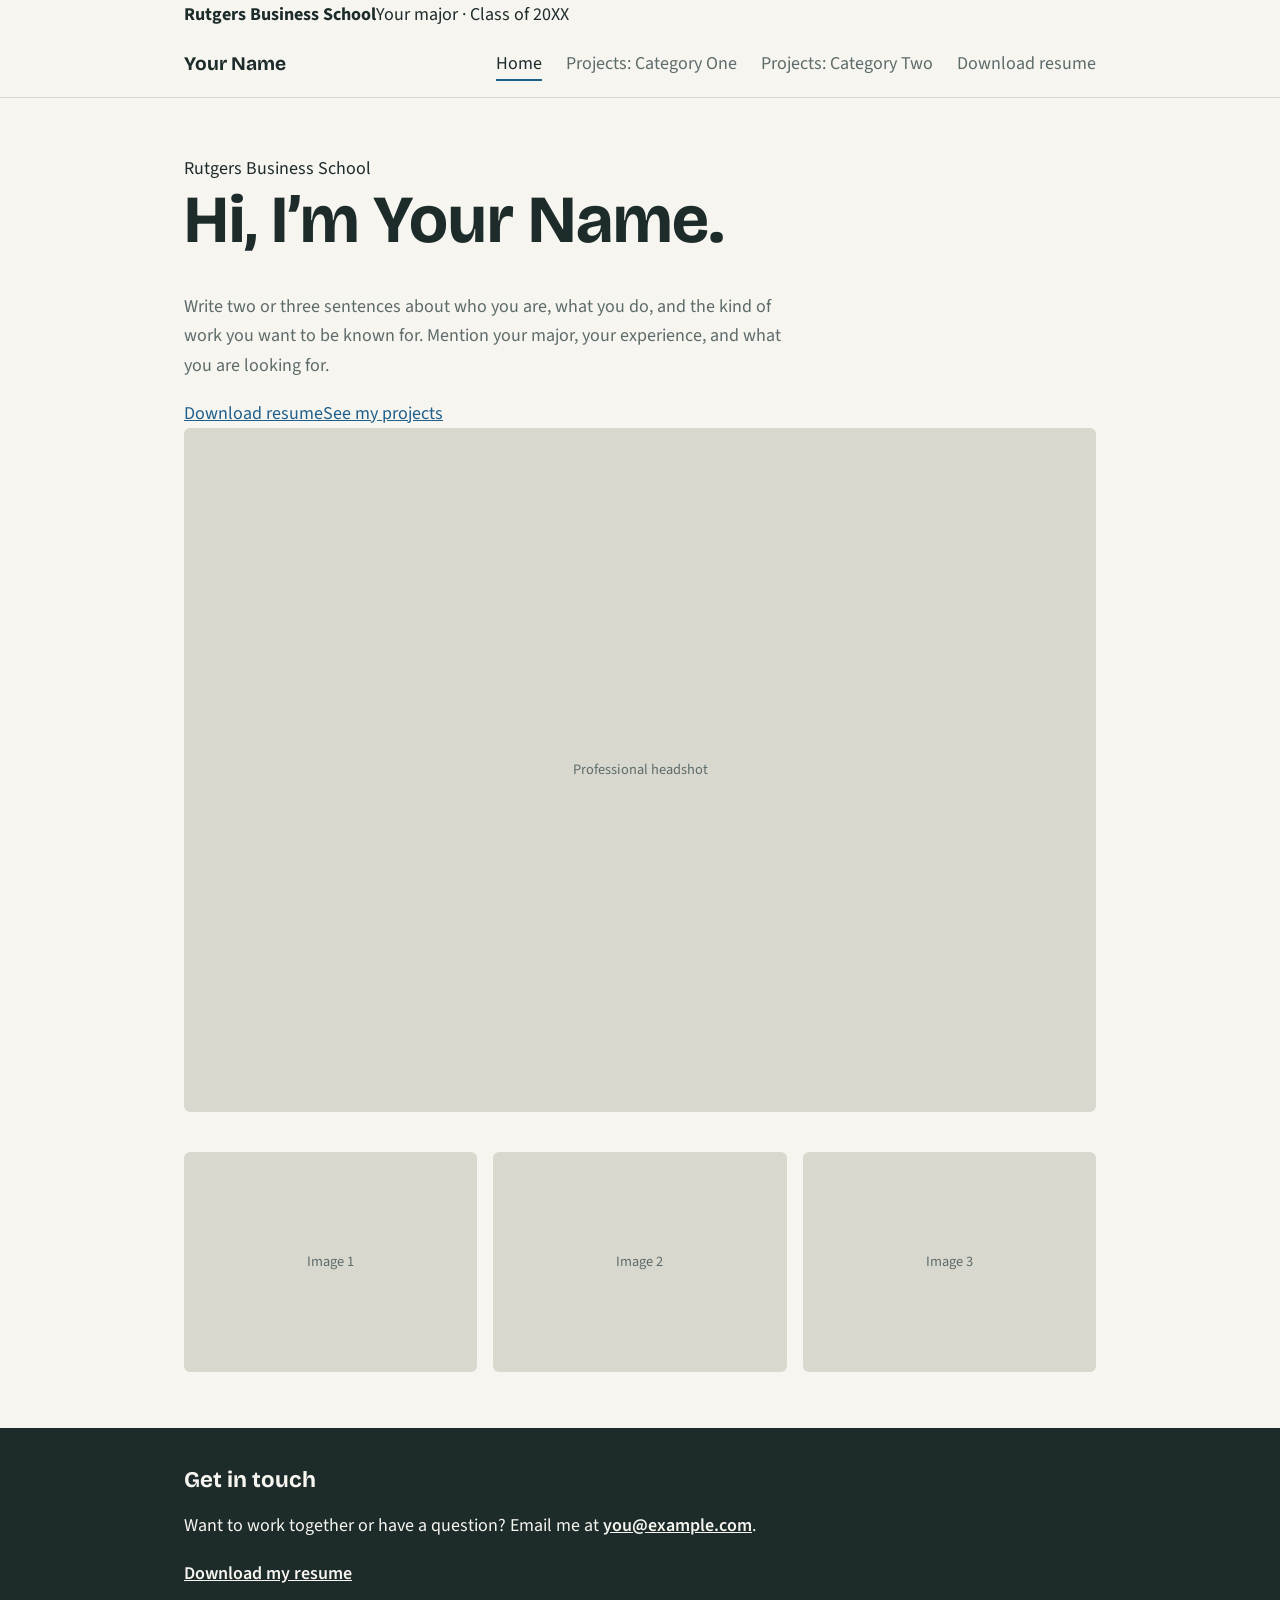
==== index.html @ 685420f3 "Add files via upload" ====
<!DOCTYPE html>
<html lang="en">
<head>
<meta charset="utf-8">
<meta name="viewport" content="width=device-width, initial-scale=1">
<title>Home | Your Name</title>
<link rel="preconnect" href="https://fonts.googleapis.com">
<link href="https://fonts.googleapis.com/css2?family=Bricolage+Grotesque:wght@600;700&family=Source+Sans+3:wght@400;600&display=swap" rel="stylesheet">
<link rel="stylesheet" href="style.css">
</head>
<body class="home">
<div class="topbar"><div class="wrap"><strong>Rutgers Business School</strong><span>Your major &middot; Class of 20XX</span></div></div>
<header><div class="wrap">
  <a class="logo" href="index.html">Your Name</a>
  <nav>
    <a href="index.html" aria-current="page">Home</a>
    <a href="projects-1.html">Projects: Category One</a>
    <a href="projects-2.html">Projects: Category Two</a>
    <a class="btn" href="resume.pdf" download>Download resume</a>
  </nav>
</div></header>
<main>
<section class="hero"><div class="wrap hero-grid">
  <div class="intro">
    <!-- Replace this section with your own introduction -->
    <span class="badge">Rutgers Business School</span>
    <h1>Hi, I&rsquo;m Your Name.</h1>
    <p>Write two or three sentences about who you are, what you do, and the kind of work you want to be known for. Mention your major, your experience, and what you are looking for.</p>
    <div class="actions"><a class="btn" href="resume.pdf" download>Download resume</a><a href="projects-1.html">See my projects</a></div>
  </div>
  <div class="headshot">
    <!-- Replace the placeholder below with: <img src="images/headshot.jpg" alt="Your Name"> (a square or 4:5 portrait works best) -->
    <div class="ph">Professional headshot</div>
  </div>
</div></section>
<div class="wrap">
  <section class="gallery" aria-label="Images">
    <!-- Replace each placeholder with: <img src="images/photo1.jpg" alt="Describe the image"> -->
    <div class="ph">Image 1</div>
    <div class="ph">Image 2</div>
    <div class="ph">Image 3</div>
  </section>
</div>
</main>
<footer><div class="wrap">
  <h2>Get in touch</h2>
  <!-- Replace both instances of the email below with yours -->
  <p>Want to work together or have a question? Email me at <a href="mailto:you@example.com">you@example.com</a>.</p>
  <a class="btn" href="resume.pdf" download>Download my resume</a>
</div></footer>
</body>
</html>
---- style.css ----
:root{--bg:#f6f5f0;--ink:#1d2b2a;--muted:#5d6b69;--accent:#1f5f8b;--line:#d9d8cf;--card:#fff}
@media (prefers-color-scheme:dark){:root{--bg:#141b1b;--ink:#eceee9;--muted:#9aa8a6;--accent:#6fb4e0;--line:#2b3837;--card:#1b2423}}
*{box-sizing:border-box}
body{margin:0;background:var(--bg);color:var(--ink);font:18px/1.65 "Source Sans 3",Georgia,sans-serif;display:flex;flex-direction:column;min-height:100vh}
h1,h2,h3{font-family:"Bricolage Grotesque","Helvetica Neue",sans-serif;line-height:1.1;margin:0 0 .5em}
h1{font-size:clamp(2.4rem,6vw,4.2rem)}h2{font-size:1.8rem}h3{font-size:1.3rem}
a{color:var(--accent)}a:focus-visible{outline:3px solid var(--accent);outline-offset:3px}
.wrap{max-width:960px;margin:0 auto;padding:0 24px;width:100%}
header{border-bottom:1px solid var(--line)}
header .wrap{display:flex;justify-content:space-between;align-items:center;flex-wrap:wrap;gap:12px;padding-top:18px;padding-bottom:18px}
.logo{font-family:"Bricolage Grotesque",sans-serif;font-weight:700;font-size:1.2rem;text-decoration:none;color:var(--ink)}
nav a{margin-left:20px;text-decoration:none;color:var(--muted);padding-bottom:3px}
nav a:hover,nav a[aria-current]{color:var(--ink);border-bottom:2px solid var(--accent)}
main{flex:1;padding:56px 0}
.intro{max-width:620px}
.intro p{color:var(--muted)}
.gallery{display:grid;grid-template-columns:repeat(auto-fit,minmax(240px,1fr));gap:16px;margin-top:40px}
.ph{aspect-ratio:4/3;background:var(--line);border-radius:6px;display:grid;place-items:center;color:var(--muted);font-size:.9rem;overflow:hidden}
.ph img{width:100%;height:100%;object-fit:cover}
.project{display:grid;grid-template-columns:1fr 1.2fr;gap:28px;padding:32px 0;border-top:1px solid var(--line)}
.project p{margin:.3em 0 .8em;color:var(--muted)}
.tags{font-size:.9rem;color:var(--muted)}
@media(max-width:680px){.project{grid-template-columns:1fr}nav a{margin:0 16px 0 0}}
footer{background:var(--ink);color:var(--bg);padding:40px 0}
footer h2{font-size:1.4rem}footer a{color:inherit;font-weight:600}
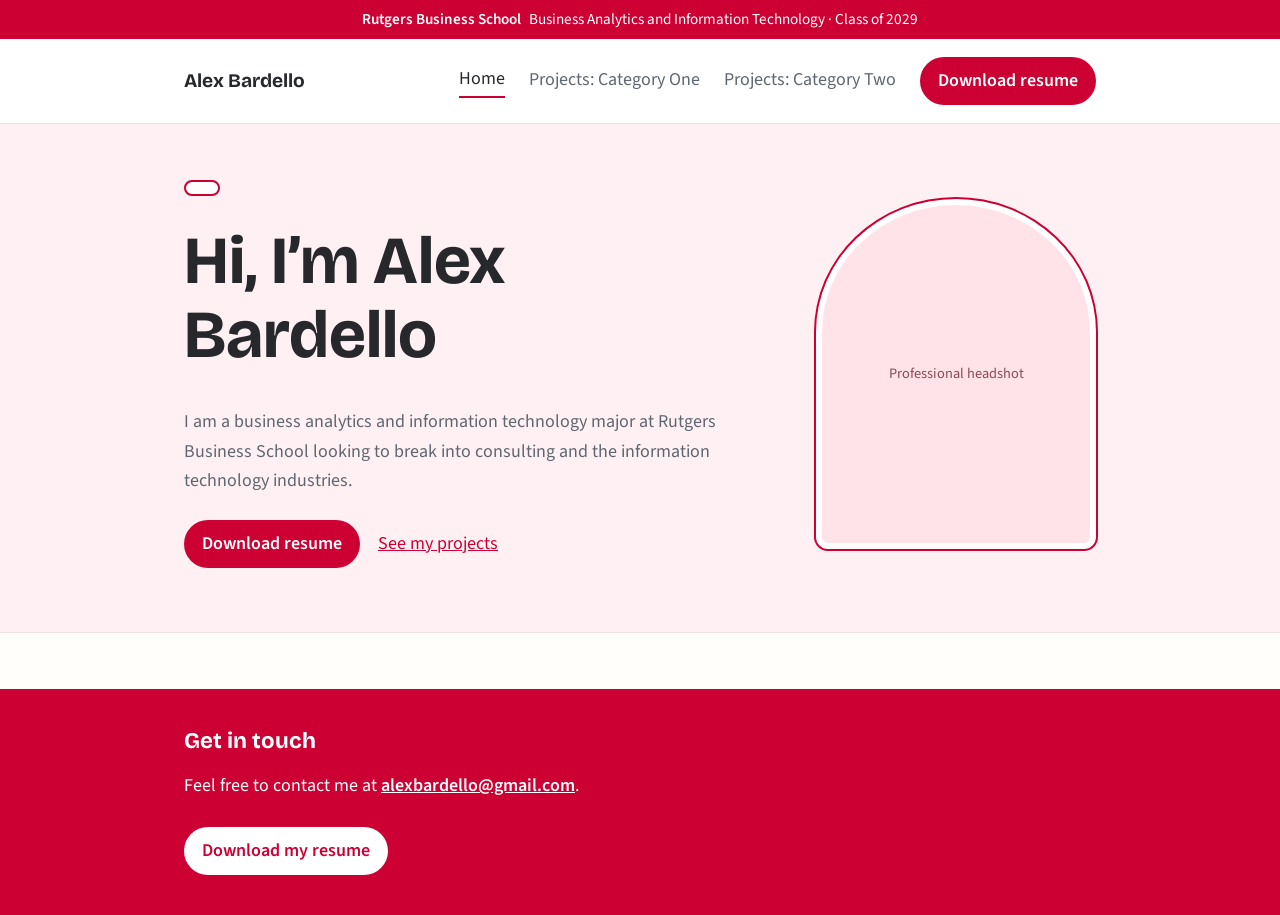
==== commit d2aed0be: "index.html" ====
--- a/index.html
+++ b/index.html
@@ -9,9 +9,9 @@
 <link rel="stylesheet" href="style.css">
 </head>
 <body class="home">
-<div class="topbar"><div class="wrap"><strong>Rutgers Business School</strong><span>Your major &middot; Class of 20XX</span></div></div>
+<div class="topbar"><div class="wrap"><strong>Rutgers Business School </strong><span>Business Analytics and Information Technology &middot; Class of 2029</span></div></div>
 <header><div class="wrap">
-  <a class="logo" href="index.html">Your Name</a>
+  <a class="logo" href="index.html">Alex Bardello</a>
   <nav>
     <a href="index.html" aria-current="page">Home</a>
     <a href="projects-1.html">Projects: Category One</a>
@@ -23,9 +23,9 @@
 <section class="hero"><div class="wrap hero-grid">
   <div class="intro">
     <!-- Replace this section with your own introduction -->
-    <span class="badge">Rutgers Business School</span>
-    <h1>Hi, I&rsquo;m Your Name.</h1>
-    <p>Write two or three sentences about who you are, what you do, and the kind of work you want to be known for. Mention your major, your experience, and what you are looking for.</p>
+    <span class="badge"></span>
+    <h1>Hi, I&rsquo;m Alex Bardello</h1>
+    <p>I am a business analytics and information technology major at Rutgers Business School looking to break into consulting and the information technology industries.</p>
     <div class="actions"><a class="btn" href="resume.pdf" download>Download resume</a><a href="projects-1.html">See my projects</a></div>
   </div>
   <div class="headshot">
@@ -34,18 +34,12 @@
   </div>
 </div></section>
 <div class="wrap">
-  <section class="gallery" aria-label="Images">
-    <!-- Replace each placeholder with: <img src="images/photo1.jpg" alt="Describe the image"> -->
-    <div class="ph">Image 1</div>
-    <div class="ph">Image 2</div>
-    <div class="ph">Image 3</div>
-  </section>
 </div>
 </main>
 <footer><div class="wrap">
   <h2>Get in touch</h2>
   <!-- Replace both instances of the email below with yours -->
-  <p>Want to work together or have a question? Email me at <a href="mailto:you@example.com">you@example.com</a>.</p>
+  <p>Feel free to contact me at <a href="mailto:alexbardello@gmail.com">alexbardello@gmail.com</a>.</p>
   <a class="btn" href="resume.pdf" download>Download my resume</a>
 </div></footer>
 </body>
--- a/style.css
+++ b/style.css
@@ -1,5 +1,4 @@
-:root{--bg:#f6f5f0;--ink:#1d2b2a;--muted:#5d6b69;--accent:#1f5f8b;--line:#d9d8cf;--card:#fff}
-@media (prefers-color-scheme:dark){:root{--bg:#141b1b;--ink:#eceee9;--muted:#9aa8a6;--accent:#6fb4e0;--line:#2b3837;--card:#1b2423}}
+:root{--bg:#fffefb;--ink:#26282b;--muted:#5f6670;--accent:#cc0033;--line:#f0dfe2;--card:#fff;--tint:#fff1f3}
 *{box-sizing:border-box}
 body{margin:0;background:var(--bg);color:var(--ink);font:18px/1.65 "Source Sans 3",Georgia,sans-serif;display:flex;flex-direction:column;min-height:100vh}
 h1,h2,h3{font-family:"Bricolage Grotesque","Helvetica Neue",sans-serif;line-height:1.1;margin:0 0 .5em}
@@ -23,3 +22,27 @@
 @media(max-width:680px){.project{grid-template-columns:1fr}nav a{margin:0 16px 0 0}}
 footer{background:var(--ink);color:var(--bg);padding:40px 0}
 footer h2{font-size:1.4rem}footer a{color:inherit;font-weight:600}
+
+.topbar{background:var(--accent);color:#fff;font-size:.95rem;padding:7px 0}
+.topbar .wrap{display:flex;gap:8px;flex-wrap:wrap;justify-content:center;text-align:center}
+.topbar strong{font-weight:600}
+header{background:#fff}
+.btn{display:inline-block;background:var(--accent);color:#fff!important;text-decoration:none;font-weight:600;padding:9px 18px;border-radius:999px;border:0!important}
+.btn:hover{background:#a8002a}
+nav{display:flex;align-items:center;flex-wrap:wrap;gap:4px}
+nav a.btn{margin-left:20px;padding-bottom:9px}
+.hero{background:var(--tint);padding:56px 0 64px;border-bottom:1px solid var(--line)}
+.badge{display:inline-block;background:#fff;color:var(--accent);border:2px solid var(--accent);font-weight:600;padding:6px 16px;border-radius:999px;margin-bottom:20px}
+.hero .actions{display:flex;gap:18px;align-items:center;flex-wrap:wrap;margin-top:24px}
+.ph{background:#ffe3e8;color:#8a4a56}
+.home main{padding-top:0}
+.home .gallery{margin-top:48px}
+footer{background:var(--accent);color:#fff}
+footer a{color:#fff}
+footer .btn{background:#fff;color:var(--accent)!important;margin-top:8px}
+footer .btn:hover{background:var(--tint)}
+@media(max-width:680px){nav a.btn{margin-left:0}}
+.hero-grid{display:grid;grid-template-columns:1fr 280px;gap:48px;align-items:center}
+.hero .intro{max-width:620px}
+.headshot .ph{aspect-ratio:4/5;border-radius:50% 50% 12px 12px / 38% 38% 12px 12px;border:6px solid #fff;box-shadow:0 0 0 2px var(--accent)}
+@media(max-width:760px){.hero-grid{grid-template-columns:1fr}.headshot{max-width:240px;order:-1}}
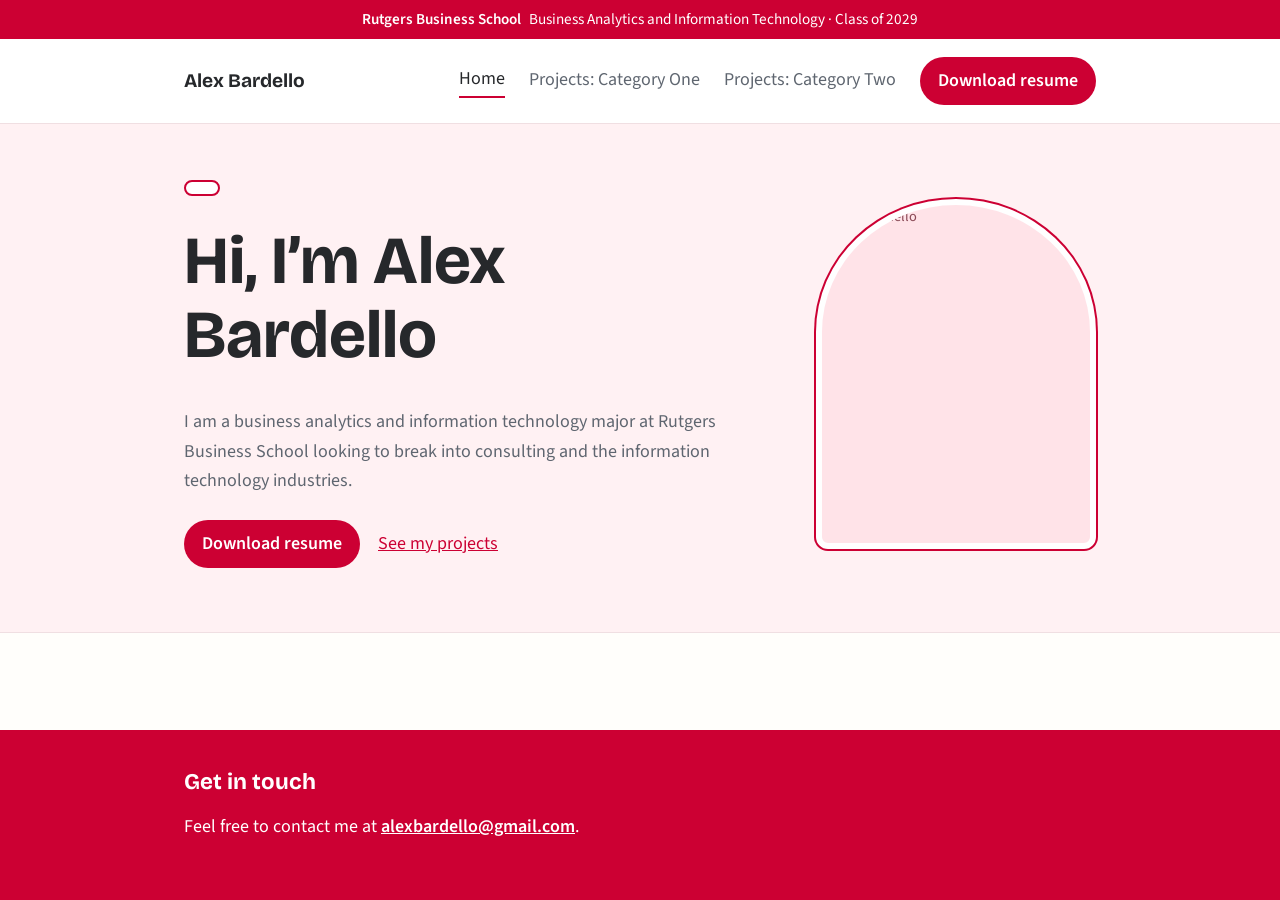
==== commit e65d10c4: "index.html" ====
--- a/index.html
+++ b/index.html
@@ -3,7 +3,7 @@
 <head>
 <meta charset="utf-8">
 <meta name="viewport" content="width=device-width, initial-scale=1">
-<title>Home | Your Name</title>
+<title>Home | Alex Bardello</title>
 <link rel="preconnect" href="https://fonts.googleapis.com">
 <link href="https://fonts.googleapis.com/css2?family=Bricolage+Grotesque:wght@600;700&family=Source+Sans+3:wght@400;600&display=swap" rel="stylesheet">
 <link rel="stylesheet" href="style.css">
@@ -16,7 +16,7 @@
     <a href="index.html" aria-current="page">Home</a>
     <a href="projects-1.html">Projects: Category One</a>
     <a href="projects-2.html">Projects: Category Two</a>
-    <a class="btn" href="resume.pdf" download>Download resume</a>
+    <a class="btn" href="Bardello Alex Resume Fall-26.pdf" download>Download resume</a>
   </nav>
 </div></header>
 <main>
@@ -26,11 +26,11 @@
     <span class="badge"></span>
     <h1>Hi, I&rsquo;m Alex Bardello</h1>
     <p>I am a business analytics and information technology major at Rutgers Business School looking to break into consulting and the information technology industries.</p>
-    <div class="actions"><a class="btn" href="resume.pdf" download>Download resume</a><a href="projects-1.html">See my projects</a></div>
+    <div class="actions"><a class="btn" href="Bardello Alex Resume Fall-26.pdf" download>Download resume</a><a href="projects-1.html">See my projects</a></div>
   </div>
   <div class="headshot">
     <!-- Replace the placeholder below with: <img src="images/headshot.jpg" alt="Your Name"> (a square or 4:5 portrait works best) -->
-    <div class="ph">Professional headshot</div>
+    <div class="ph"><img src="images/headshot.jpg" alt="Alex Bardello"></div>
   </div>
 </div></section>
 <div class="wrap">
@@ -40,7 +40,6 @@
   <h2>Get in touch</h2>
   <!-- Replace both instances of the email below with yours -->
   <p>Feel free to contact me at <a href="mailto:alexbardello@gmail.com">alexbardello@gmail.com</a>.</p>
-  <a class="btn" href="resume.pdf" download>Download my resume</a>
 </div></footer>
 </body>
 </html>
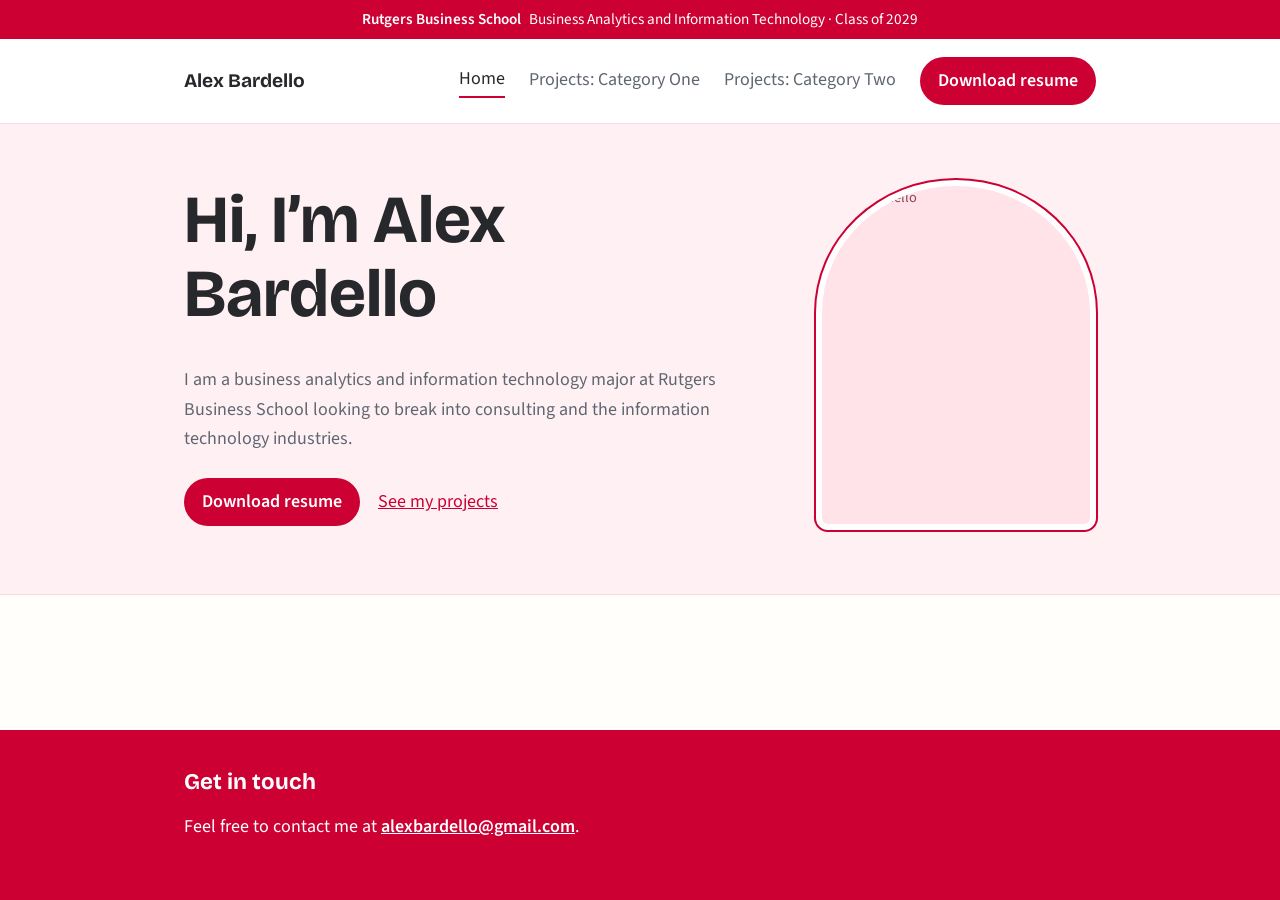
==== commit 9c3ae279: "index.html" ====
--- a/index.html
+++ b/index.html
@@ -23,14 +23,13 @@
 <section class="hero"><div class="wrap hero-grid">
   <div class="intro">
     <!-- Replace this section with your own introduction -->
-    <span class="badge"></span>
     <h1>Hi, I&rsquo;m Alex Bardello</h1>
     <p>I am a business analytics and information technology major at Rutgers Business School looking to break into consulting and the information technology industries.</p>
     <div class="actions"><a class="btn" href="Bardello Alex Resume Fall-26.pdf" download>Download resume</a><a href="projects-1.html">See my projects</a></div>
   </div>
   <div class="headshot">
     <!-- Replace the placeholder below with: <img src="images/headshot.jpg" alt="Your Name"> (a square or 4:5 portrait works best) -->
-    <div class="ph"><img src="images/headshot.jpg" alt="Alex Bardello"></div>
+    <div class="ph"><img src="downloads/headshot.jpg" alt="Alex Bardello"></div>
   </div>
 </div></section>
 <div class="wrap">
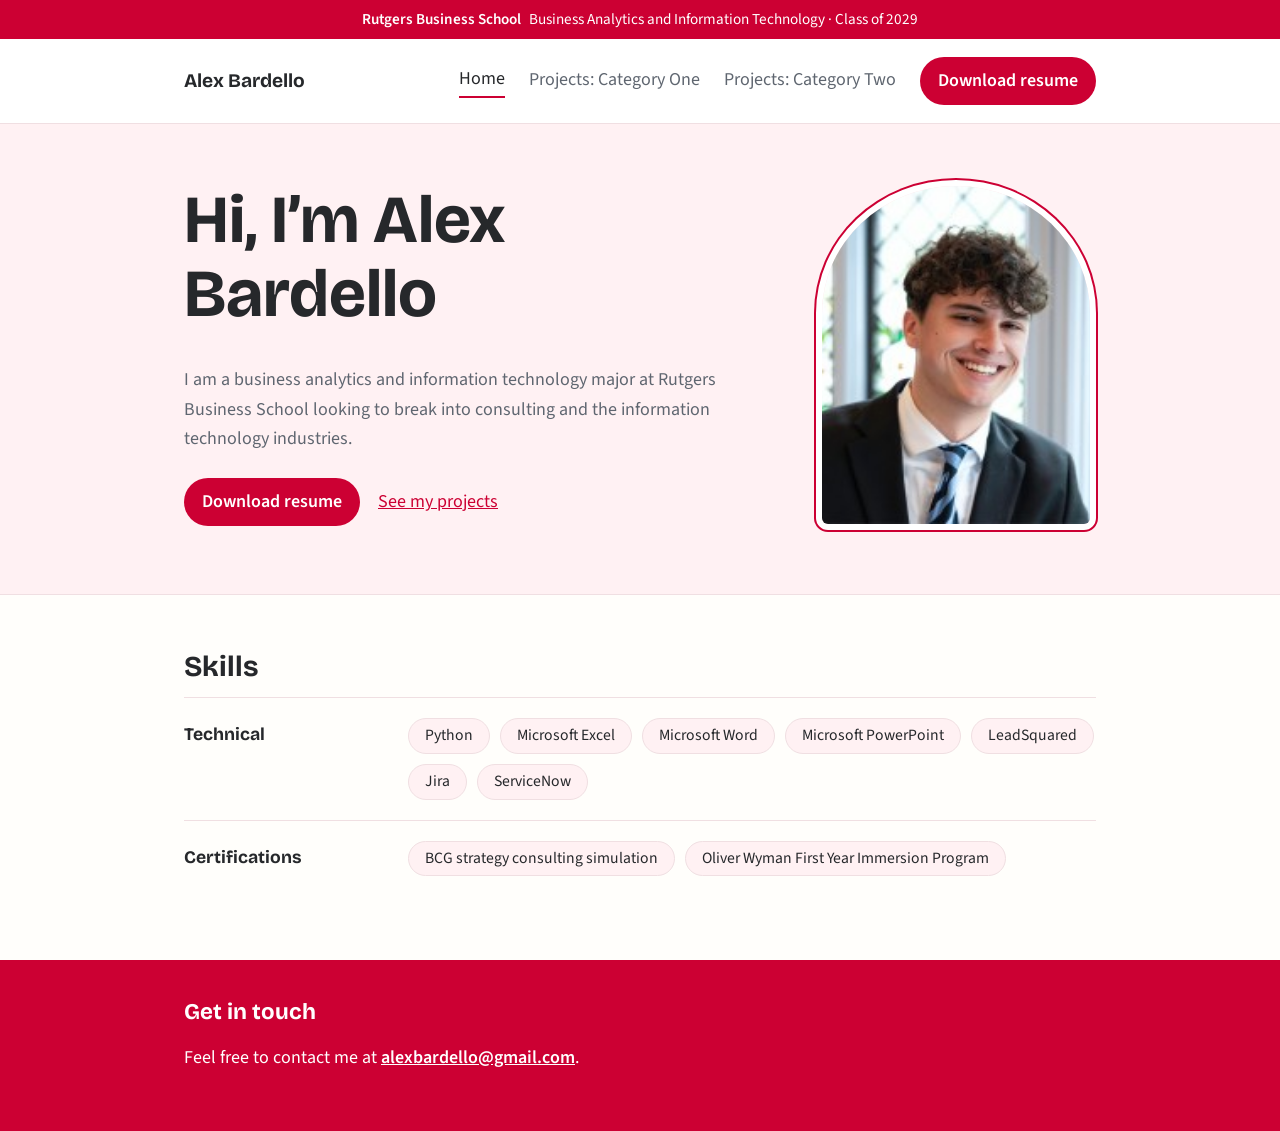
==== commit 8a6d51ac: "Add files via upload" ====
--- a/index.html
+++ b/index.html
@@ -16,23 +16,35 @@
     <a href="index.html" aria-current="page">Home</a>
     <a href="projects-1.html">Projects: Category One</a>
     <a href="projects-2.html">Projects: Category Two</a>
-    <a class="btn" href="Bardello Alex Resume Fall-26.pdf" download>Download resume</a>
+    <a class="btn" href="Bardello_Alex_Resume_Fall-26.pdf" download>Download resume</a>
   </nav>
 </div></header>
 <main>
 <section class="hero"><div class="wrap hero-grid">
   <div class="intro">
     <!-- Replace this section with your own introduction -->
+    <span class="badge"></span>
     <h1>Hi, I&rsquo;m Alex Bardello</h1>
     <p>I am a business analytics and information technology major at Rutgers Business School looking to break into consulting and the information technology industries.</p>
-    <div class="actions"><a class="btn" href="Bardello Alex Resume Fall-26.pdf" download>Download resume</a><a href="projects-1.html">See my projects</a></div>
+    <div class="actions"><a class="btn" href="Bardello_Alex_Resume_Fall-26.pdf" download>Download resume</a><a href="projects-1.html">See my projects</a></div>
   </div>
   <div class="headshot">
-    <!-- Replace the placeholder below with: <img src="images/headshot.jpg" alt="Your Name"> (a square or 4:5 portrait works best) -->
-    <div class="ph"><img src="downloads/headshot.jpg" alt="Alex Bardello"></div>
+    <!-- Replace the placeholder below with: <img src="headshot.jpg" alt="Your Name"> (a square or 4:5 portrait works best) -->
+    <div class="ph"><img src="headshot.jpg" alt="Alex Bardello"></div>
   </div>
 </div></section>
 <div class="wrap">
+  <section class="skills" aria-labelledby="skills-title">
+    <h2 id="skills-title">Skills</h2>
+    <div class="skill-group">
+      <h3>Technical</h3>
+      <ul><li>Python</li><li>Microsoft Excel</li><li>Microsoft Word</li><li>Microsoft PowerPoint</li><li>LeadSquared</li><li>Jira</li><li>ServiceNow</li></ul>
+    </div>
+    <div class="skill-group">
+      <h3>Certifications</h3>
+      <ul><li>BCG strategy consulting simulation</li><li>Oliver Wyman First Year Immersion Program</li></ul>
+    </div>
+  </section>
 </div>
 </main>
 <footer><div class="wrap">
--- a/style.css
+++ b/style.css
@@ -46,3 +46,12 @@
 .hero .intro{max-width:620px}
 .headshot .ph{aspect-ratio:4/5;border-radius:50% 50% 12px 12px / 38% 38% 12px 12px;border:6px solid #fff;box-shadow:0 0 0 2px var(--accent)}
 @media(max-width:760px){.hero-grid{grid-template-columns:1fr}.headshot{max-width:240px;order:-1}}
+.badge:empty{display:none}
+.skills{padding:56px 0 8px}
+.skill-group{display:grid;grid-template-columns:200px 1fr;gap:12px 24px;padding:20px 0;border-top:1px solid var(--line);align-items:baseline}
+.skill-group h3{font-size:1.1rem;margin:0}
+.skill-group ul{list-style:none;margin:0;padding:0;display:flex;flex-wrap:wrap;gap:10px}
+.skill-group li{background:var(--tint);border:1px solid var(--line);border-radius:999px;padding:4px 16px;font-size:.98rem}
+@media(max-width:680px){.skill-group{grid-template-columns:1fr}}
+.ph.logo{background:#fff;border:1px solid var(--line)}
+.ph.logo img{object-fit:contain;padding:16px}
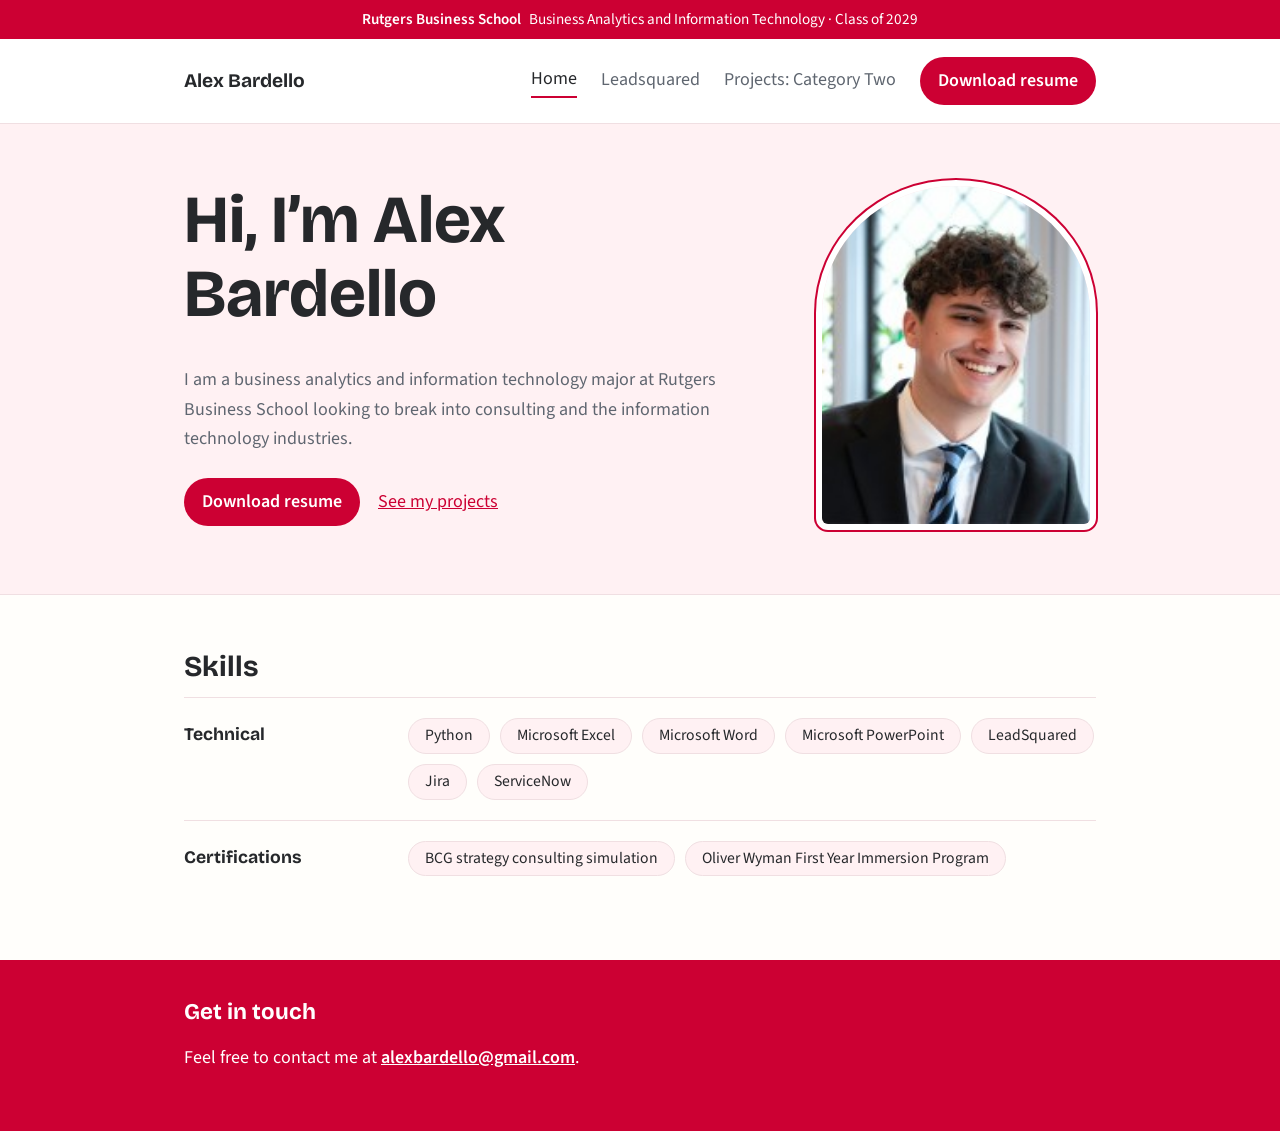
==== commit d2a567cb: "index.html" ====
--- a/index.html
+++ b/index.html
@@ -14,7 +14,7 @@
   <a class="logo" href="index.html">Alex Bardello</a>
   <nav>
     <a href="index.html" aria-current="page">Home</a>
-    <a href="projects-1.html">Projects: Category One</a>
+    <a href="projects-1.html">Leadsquared</a>
     <a href="projects-2.html">Projects: Category Two</a>
     <a class="btn" href="Bardello_Alex_Resume_Fall-26.pdf" download>Download resume</a>
   </nav>
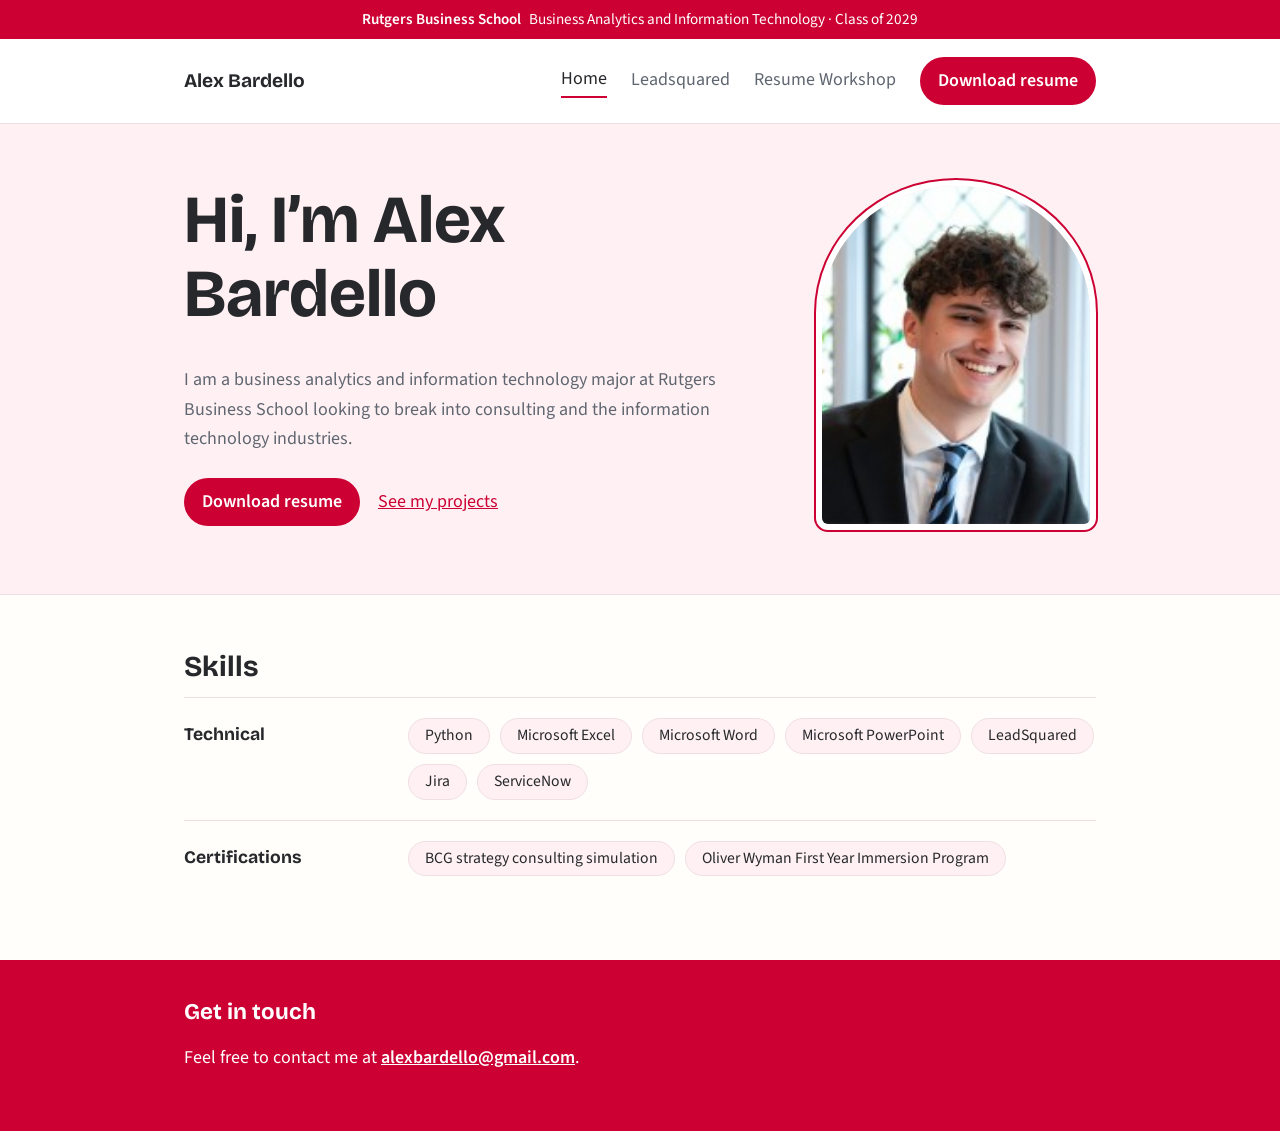
==== commit 78070966: "Update index.html" ====
--- a/index.html
+++ b/index.html
@@ -15,7 +15,7 @@
   <nav>
     <a href="index.html" aria-current="page">Home</a>
     <a href="projects-1.html">Leadsquared</a>
-    <a href="projects-2.html">Projects: Category Two</a>
+    <a href="projects-2.html">Resume Workshop</a>
     <a class="btn" href="Bardello_Alex_Resume_Fall-26.pdf" download>Download resume</a>
   </nav>
 </div></header>
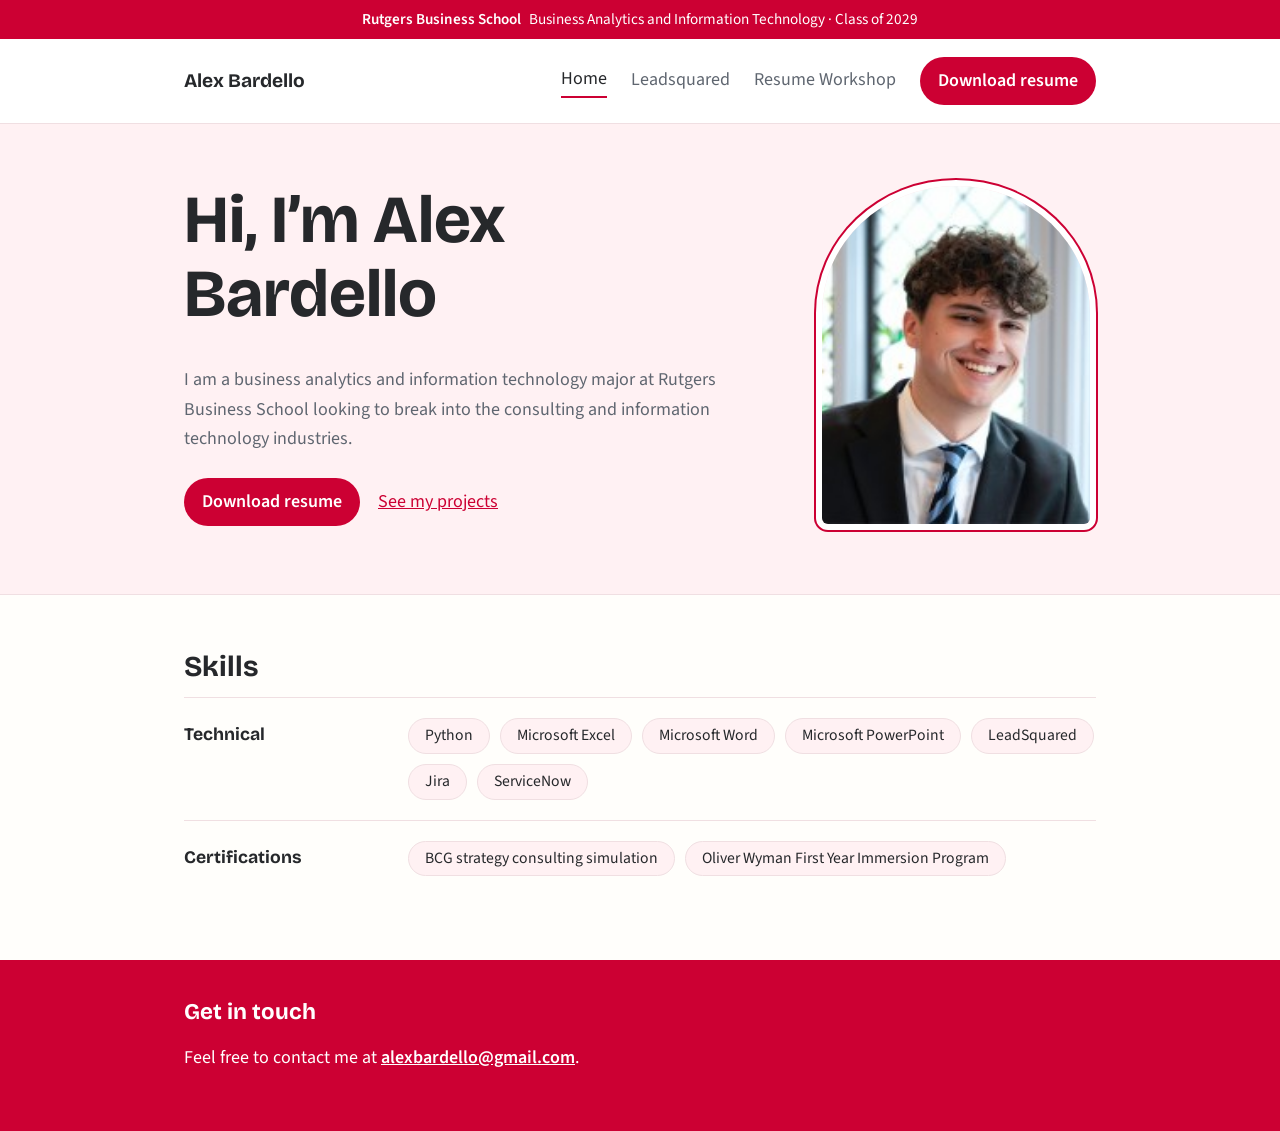
==== commit 47ff3cfb: "Update index.html" ====
--- a/index.html
+++ b/index.html
@@ -25,7 +25,7 @@
     <!-- Replace this section with your own introduction -->
     <span class="badge"></span>
     <h1>Hi, I&rsquo;m Alex Bardello</h1>
-    <p>I am a business analytics and information technology major at Rutgers Business School looking to break into consulting and the information technology industries.</p>
+    <p>I am a business analytics and information technology major at Rutgers Business School looking to break into the consulting and information technology industries.</p>
     <div class="actions"><a class="btn" href="Bardello_Alex_Resume_Fall-26.pdf" download>Download resume</a><a href="projects-1.html">See my projects</a></div>
   </div>
   <div class="headshot">
